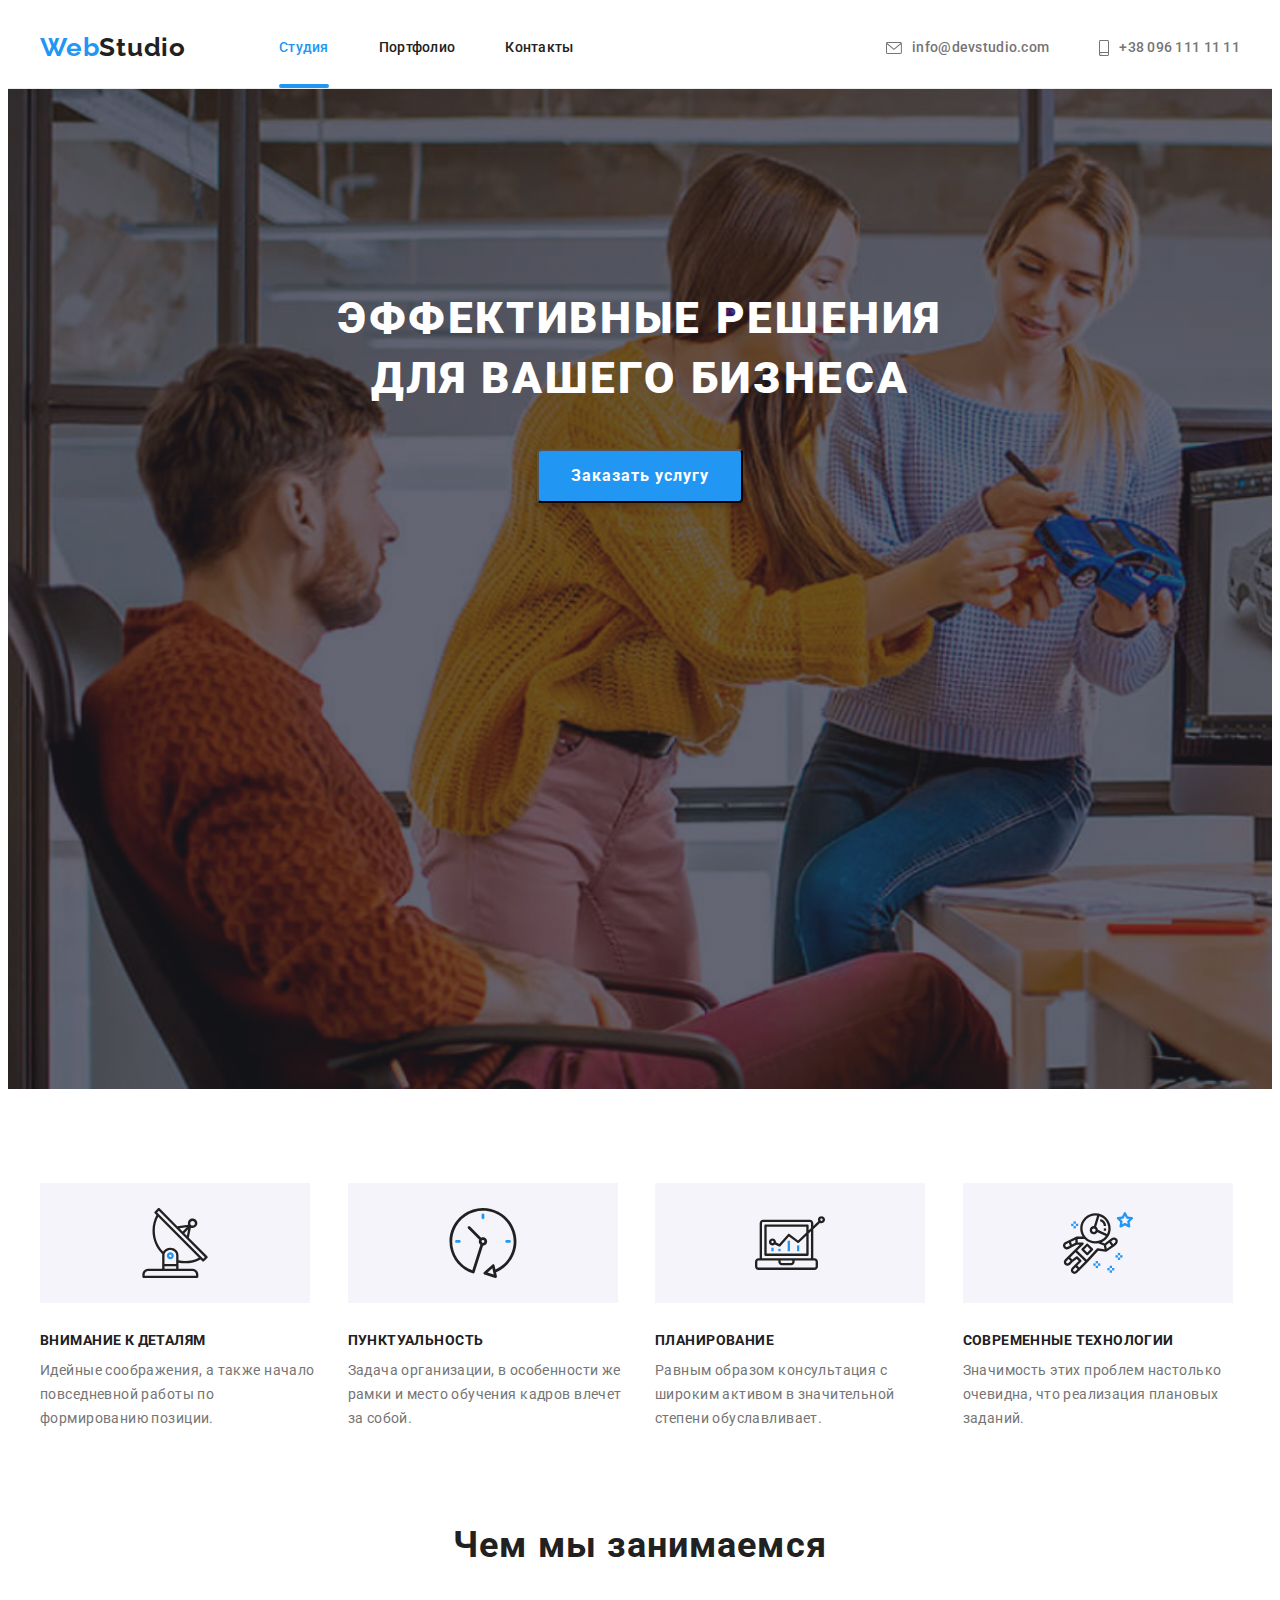
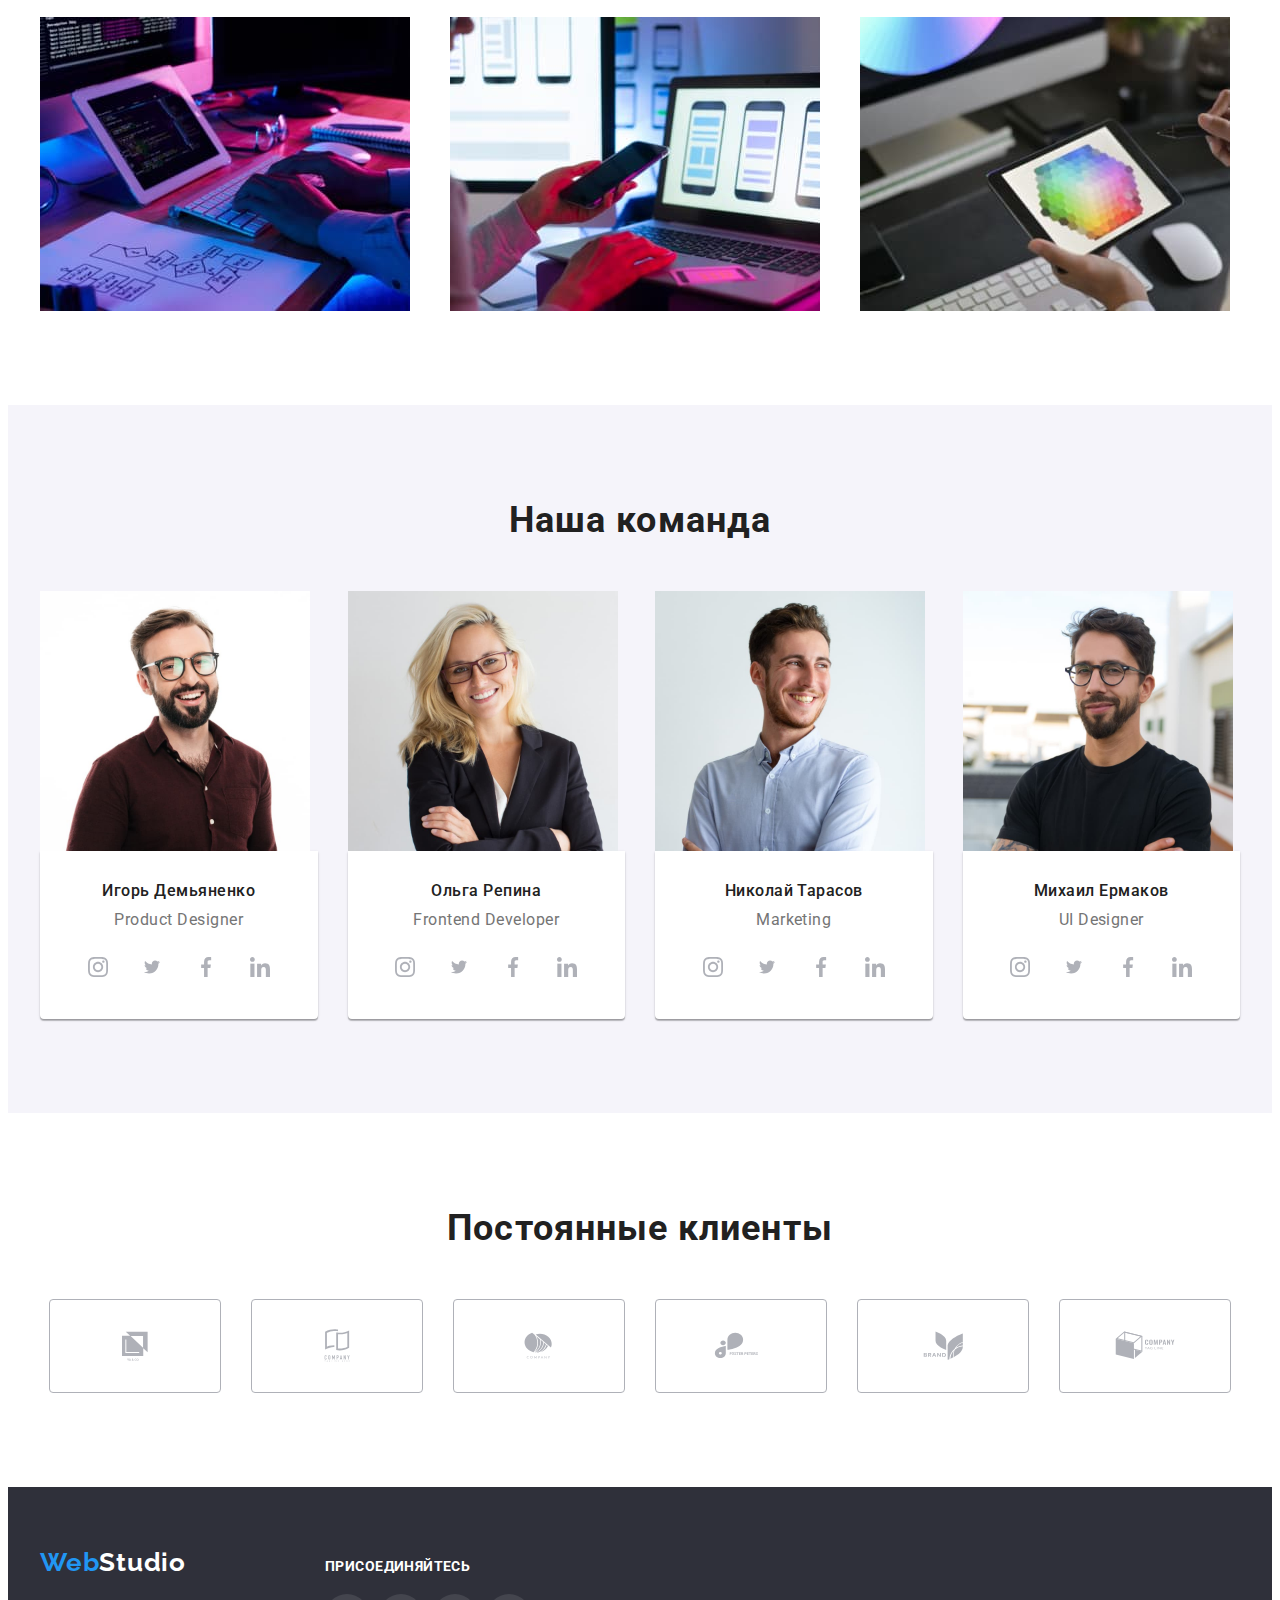
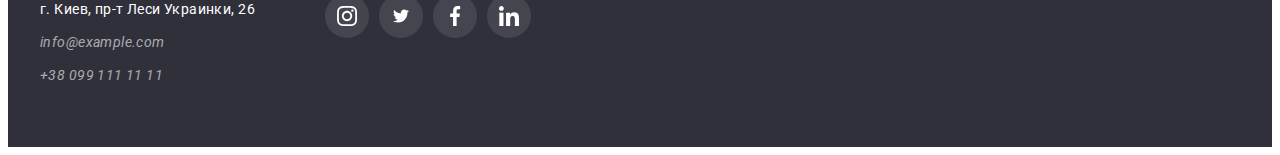
==== index.html @ a9cc00fc "Добавляет transitions" ====
<!DOCTYPE html>
<html lang="ru">
<head>
    <meta charset="UTF-8">
    <meta http-equiv="X-UA-Compatible" content="IE=edge">
    <meta name="viewport" content="width=device-width, initial-scale=1.0">
    <title>Web Studio</title>
    <link rel="preconnect" href="https://fonts.googleapis.com">
    <link rel="preconnect" href="https://fonts.gstatic.com" crossorigin>
    <link href="https://fonts.googleapis.com/css2?family=Raleway:wght@700&family=Roboto:wght@400;500;700;900&display=swap" rel="stylesheet">
    <link rel="stylesheet" href="https://cdnjs.cloudflare.com/ajax/libs/modern-normalize/1.1.0/modern-normalize.min.css" integrity="sha512-wpPYUAdjBVSE4KJnH1VR1HeZfpl1ub8YT/NKx4PuQ5NmX2tKuGu6U/JRp5y+Y8XG2tV+wKQpNHVUX03MfMFn9Q==" crossorigin="anonymous" referrerpolicy="no-referrer" />
    <link rel="stylesheet" href="./css/styles.css"/>
</head>
<body>
    <!--Header-->
        <header class="page-header">
            <div class="container header-container">
            <nav class="navigation">
                <!--логотип сайта-->
                <a class="logo logo-header link" href="./index.html">Web<span class="logo logo-2-theme-light">Studio</span></a>
                <ul class="menu list">
                    <li class="menu-item">
                        <a class="menu-link link current" href=./index.html>Студия</a>
                    </li>
                    <li class="menu-item">
                        <a class="menu-link link" href="./portfolio.html">Портфолио</a>
                    </li>
                    <li class="menu-item">
                        <a class="menu-link link" href="#contacts">Контакты</a>
                    </li>
                </ul>
            </nav>
            <ul class="menu-address link list">
                <li class="menu-address-item">
                    <a class="mail-address link list" href="mailto:info@devstudio.com">
                    <svg class="mail-address-icon" width="16" height="12">
                        <use href="./images/sprite.svg#icon-envelope"></use>
                    </svg>
                    info@devstudio.com
                </a>
                </li>
                <li class="menu-address-item">
                    <a class="phone-number link" href="tel:+380961111111">
                        <svg class="phone-number-icon" width="10" height="16">
                            <use href="./images/sprite.svg#icon-smartphone"></use>
                        </svg>
                        +38 096 111 11 11
                    </a>
                </li>
            </ul>
        </div>
        </header>
    <main>
        <!--Hero-->
        <section class="hero">
            <div class="container">
                <h1 class="hero-title">Эффективные решения для вашего бизнеса</h1>
                <button class="modal-button" type="button">Заказать услугу</button>
            </div>
        </section>
        <section class="advantages section">
            <div class="container">
      <!--скрытый заголовок-->
            <h2 class="visually-hidden advantages-title">Наши преимущества</h2>
            <ul class="advantages-container list">
                <li class="advantages-container-item">
                    <div class="advantages-container-icon"> 
                        <svg class="advantages-icon" width="70" height="70">
                            <use href="./images/sprite.svg#icon-antenna"></use>
                        </svg>
                    </div>
                    <h3 class="advantages-subtitle">Внимание к деталям</h3>
                    <p class="advantages-description">Идейные соображения, а также начало повседневной работы по формированию позиции.</p>
                </li>
                <li class="advantages-container-item">
                    <div class="advantages-container-icon"> 
                        <svg class="advantages-icon" width="70" height="70">
                            <use href="./images/sprite.svg#icon-clock"></use>
                        </svg>
                    </div>
                    <h3 class="advantages-subtitle">Пунктуальность</h3>
                    <p class="advantages-description">Задача организации, в особенности же рамки и место обучения кадров влечет за собой.</p>
                </li>
                <li class="advantages-container-item">
                    <div class="advantages-container-icon"> 
                        <svg class="advantages-icon" width="70" height="70">
                            <use href="./images/sprite.svg#icon-diagram"></use>
                        </svg>
                    </div>
                    <h3 class="advantages-subtitle">Планирование</h3>
                    <p class="advantages-description">Равным образом консультация с широким активом в значительной степени обуславливает.</p>
                </li>
                <li class="advantages-container-item">
                    <div class="advantages-container-icon"> 
                        <svg class="advantages-icon" width="70" height="70">
                            <use href="./images/sprite.svg#icon-astronaut"></use>
                        </svg>
                    </div>
                    <h3 class="advantages-subtitle">Современные технологии</h3>
                    <p class="advantages-description">Значимость этих проблем настолько очевидна, что реализация плановых заданий.</p>
                </li>
            </ul>
            </div>
        </section>
        <!--About-->
        <section class="services section">
            <div class="container">
                <h2 class="services-title">Чем мы занимаемся</h2>
                <ul class="services-list list">
                  <li class="services-list-item">
                      <img class="services-images" src="./images/about/img-1.jpg" alt="планшет" width="370" height="294" />
                  </li>
                  <li class="services-list-item">
                      <img class="services-images" src="./images/about/img-2.jpg" alt="ноутбук" width="370" height="294" />
                  </li>
                  <li class="services-list-item">
                      <img class="services-images" src="./images/about/img-3.jpg" alt="графический планшет" width="370" height="294" />
                  </li>  
                </ul>
            </div>
        </section>
        <!--Our Team-->
        <section class="our-team section">
            <div class="container">
           <h2 class="our-team-title">Наша команда</h2> 
           <ul class="our-team-list list">
               <li class="our-team-list-item">
                <img src="./images/our-team/member-1.jpg" alt="мужчина" width="270" height="260" />
                   <div class="our-team-content-wrapper">
                    <h3 class="our-team-subtitle">Игорь Демьяненко</h3>
                    <p class="our-team-description" lang="en">Product Designer</p>
                    <ul class="social-list list">
                        <li class="social-list-item">
                            <a href="" class="social-list-link">
                                <svg class="social-list-icon" width="20" height="20">
                                    <use href="./images/sprite.svg#icon-instagram"></use>
                                </svg>
                            </a>
                        </li>
                        <li class="social-list-item">
                            <a href="" class="social-list-link">
                                <svg class="social-list-icon" width="20" height="16">
                                    <use href="./images/sprite.svg#icon-twitter"></use>
                                </svg>
                            </a>
                        </li>
                        <li class="social-list-item">
                            <a href="" class="social-list-link">
                                <svg class="social-list-icon" width="20" height="20">
                                    <use href="./images/sprite.svg#icon-facebook"></use>
                                </svg>
                            </a>
                        </li>
                        <li class="social-list-item">
                            <a href="" class="social-list-link">
                                <svg class="social-list-icon" width="20" height="20">
                                    <use href="./images/sprite.svg#icon-linkedin"></use>
                                </svg>
                            </a>
                        </li>
                    </ul>
                   </div>
               </li>
               <li class="our-team-list-item">
                <img src="./images/our-team/member-2.jpg" alt="женщина" width="270" height="260" />
                   <div class="our-team-content-wrapper">
                    <h3 class="our-team-subtitle">Ольга Репина</h3>
                    <p class="our-team-description" lang="en">Frontend Developer</p>  
                    <ul class="social-list list">
                        <li class="social-list-item">
                            <a href="" class="social-list-link">
                                <svg class="social-list-icon" width="20" height="20">
                                    <use href="./images/sprite.svg#icon-instagram"></use>
                                </svg>
                            </a>
                        </li>
                        <li class="social-list-item">
                            <a href="" class="social-list-link">
                                <svg class="social-list-icon" width="20" height="16">
                                    <use href="./images/sprite.svg#icon-twitter"></use>
                                </svg>
                            </a>
                        </li>
                        <li class="social-list-item">
                            <a href="" class="social-list-link">
                                <svg class="social-list-icon" width="20" height="20">
                                    <use href="./images/sprite.svg#icon-facebook"></use>
                                </svg>
                            </a>
                        </li>
                        <li class="social-list-item">
                            <a href="" class="social-list-link">
                                <svg class="social-list-icon" width="20" height="20">
                                    <use href="./images/sprite.svg#icon-linkedin"></use>
                                </svg>
                            </a>
                        </li>
                    </ul>
                   </div>
               </li>
               <li class="our-team-list-item">
                <img src="./images/our-team/member-3.jpg" alt="мужчина" width="270" height="260" />
                   <div class="our-team-content-wrapper">
                    <h3 class="our-team-subtitle">Николай Тарасов</h3>
                    <p class="our-team-description" lang="en">Marketing</p>  
                    <ul class="social-list list">
                        <li class="social-list-item">
                            <a href="" class="social-list-link">
                                <svg class="social-list-icon" width="20" height="20">
                                    <use href="./images/sprite.svg#icon-instagram"></use>
                                </svg>
                            </a>
                        </li>
                        <li class="social-list-item">
                            <a href="" class="social-list-link">
                                <svg class="social-list-icon" width="20" height="16">
                                    <use href="./images/sprite.svg#icon-twitter"></use>
                                </svg>
                            </a>
                        </li>
                        <li class="social-list-item">
                            <a href="" class="social-list-link">
                                <svg class="social-list-icon" width="20" height="20">
                                    <use href="./images/sprite.svg#icon-facebook"></use>
                                </svg>
                            </a>
                        </li>
                        <li class="social-list-item">
                            <a href="" class="social-list-link">
                                <svg class="social-list-icon" width="20" height="20">
                                    <use href="./images/sprite.svg#icon-linkedin"></use>
                                </svg>
                            </a>
                        </li>
                    </ul>
                   </div>
               </li>
               <li class="our-team-list-item">
                <img src="./images/our-team/member-4.jpg" alt="мужчина" width="270" height="260" />
                   <div class="our-team-content-wrapper">
                    <h3 class="our-team-subtitle">Михаил Ермаков</h3>
                    <p class="our-team-description" lang="en"> UI Designer</p> 
                    <ul class="social-list list">
                        <li class="social-list-item">
                            <a href="" class="social-list-link">
                                <svg class="social-list-icon" width="20" height="20">
                                    <use href="./images/sprite.svg#icon-instagram"></use>
                                </svg>
                            </a>
                        </li>
                        <li class="social-list-item">
                            <a href="" class="social-list-link">
                                <svg class="social-list-icon" width="20" height="16">
                                    <use href="./images/sprite.svg#icon-twitter"></use>
                                </svg>
                            </a>
                        </li>
                        <li class="social-list-item">
                            <a href="" class="social-list-link">
                                <svg class="social-list-icon" width="20" height="20">
                                    <use href="./images/sprite.svg#icon-facebook"></use>
                                </svg>
                            </a>
                        </li>
                        <li class="social-list-item">
                            <a href="" class="social-list-link">
                                <svg class="social-list-icon" width="20" height="20">
                                    <use href="./images/sprite.svg#icon-linkedin"></use>
                                </svg>
                            </a>
                        </li>
                    </ul>
                   </div>
               </li>
           </ul>
        </div>
        </section>
        <section class="our-clients section">
            <div class="container">
            <h2 class="our-clients-title">Постоянные клиенты</h2>
            <ul class="our-clients-list list">
                <li class="our-clients-list-item">
                    <a class="our-clients-list-link" href="">
                        <svg class="our-clients-icon" width="106" height="60">
                            <use href="./images/sprite.svg#icon-Client-1"></use>
                        </svg>
                    </a>
                </li>
                <li class="our-clients-list-item">
                    <a class="our-clients-list-link" href="">
                        <svg class="our-clients-icon" width="106" height="60">
                            <use href="./images/sprite.svg#icon-Client-2"></use>
                        </svg>
                    </a>
                </li>
                <li class="our-clients-list-item">
                    <a class="our-clients-list-link" href="">
                        <svg class="our-clients-icon" width="106" height="60">
                            <use href="./images/sprite.svg#icon-Client-3"></use>
                        </svg>
                    </a>
                </li>
                <li class="our-clients-list-item">
                    <a class="our-clients-list-link" href="">
                        <svg class="our-clients-icon" width="106" height="60">
                            <use href="./images/sprite.svg#icon-Client-4"></use>
                        </svg>
                    </a>
                </li>
                <li class="our-clients-list-item">
                    <a class="our-clients-list-link" href="">
                        <svg class="our-clients-icon" width="106" height="60">
                            <use href="./images/sprite.svg#icon-Client-5"></use>
                        </svg>
                    </a>
                </li>
                <li class="our-clients-list-item">
                    <a class="our-clients-list-link" href="">
                        <svg class="our-clients-icon" width="106" height="60">
                            <use href="./images/sprite.svg#icon-Client-6"></use>
                        </svg>
                    </a>
                </li>
            </ul>
        </div>
        </section>
    </main>
    <footer class="footer">
        <div class="container footer-container">
        <div class="footer-address">
                <a class="logo-footer link" href="">Web<span class="logo logo-2-theme-dark">Studio</span></a>
            <address class="footer-contacts">
                <ul id="contacts" class="footer-list list">
                    <li class="footer-list-item">
                        <a class="footer-address link" href="https://goo.gl/maps/5pLSyK26MjpnqcrL8" target="_blank" rel="noopener noreferrer">г. Киев, пр-т Леси Украинки, 26</a>
                    </li>
                    <li class="footer-list-item">
                        <a class="footer-list-link link" href="mailto:info@example.com">info@example.com</a>
                    </li>
                    <li class="footer-list-item">
                        <a class="footer-list-link link" href="tel:+380991111111">+38 099 111 11 11</a>
                    </li>
                </ul>
            </address> 
        </div>
        <div class="footer-join">
            <h2 class="footer-join-title">Присоединяйтесь</h2>
            <ul class="footer-join-list list">
                <li class="footer-join-list-item">
                    <a class="footer-join-list-link" href="">
                        <svg class="footer-join-list-icon" width="20px" height="20px">
                            <use href="./images/sprite.svg#icon-instagram"></use>
                        </svg>
                    </a>
                </li>
                <li class="footer-join-list-item">
                    <a class="footer-join-list-link" href="">
                        <svg class="footer-join-list-icon" width="20" height="16">
                            <use href="./images/sprite.svg#icon-twitter"></use>
                        </svg>
                    </a>
                </li>
                <li class="footer-join-list-item">
                    <a class="footer-join-list-link" href="">
                        <svg class="footer-join-list-icon" width="20" height="20">
                            <use href="./images/sprite.svg#icon-facebook"></use>
                        </svg>
                    </a>
                </li>
                <li class="footer-join-list-item">
                    <a class="footer-join-list-link" href="">
                        <svg class="footer-join-list-icon" width="20" height="20">
                            <use href="./images/sprite.svg#icon-linkedin"></use>
                        </svg>
                    </a>
                </li>
            </ul>
        </div>
    </div>
    </footer>
</body>
</html>
---- css/styles.css ----
:root {
    --main-color: #212121; 
    --accent-color: #2196F3;
    --main-font:'Roboto', sans-serif;
    --secondary-font: 'Raleway', sans-serif;
    --header-background-color: #FFFFFF;
    --accent-background: #2F303A;
}

h1, 
h2, 
h3,
h4,
h5,
h6,
p {
margin-top: 0;
margin-bottom: 0;
}

ul,ol {
    margin-top: 0;
    margin-bottom: 0;
    padding-left: 0;
}

img {
    display: block;
}

a {
    display: block;
}

.link {
    text-decoration: none;
}

.list {
    list-style: none;
}

body {
    font-family: var(--main-font); 
    color: var(--main-color);
}

.container {
    width: 1200px;
    padding-left: 15px;
    padding-right: 15px;
    margin-left: auto;
    margin-right: auto; 
}

.section {
    padding-top: 94px;
    padding-bottom: 94px;
}

.visually-hidden {
    position: absolute;
    width: 1px;
    height: 1px;
    margin: -1px;
    border: 0;
    padding: 0;
    
    white-space: nowrap;
    clip-path: inset(100%);
    clip: rect(0 0 0 0);
    overflow: hidden;
  }

/* ==================Header================== */

.page-header {
    border-bottom: 1px solid #ECECEC;
}

.header-container {
    display: flex;
    align-items: center;
    justify-content: space-between;  
}

.header {
    background-color: var(--header-background-color);
}

.navigation {
    display: flex;
    align-items: center;
}

.menu {
    display: flex;
    align-items: center;
}

.menu-address {
    display: flex;
}



.logo {
    font-family: var(--secondary-font);
    font-weight: 700;
    font-size: 26px;
    line-height: 1.19;
    letter-spacing: 0.03em;
    
    color: #2196F3;
}

.logo-header {
    margin-right: 93px;
    padding-top: 24px;
    padding-bottom: 25px;
}


.logo-2-theme-light {
    color:#212121
}

.logo-2-theme-dark {
color:#FFFFFF
}

.menu .menu-link.current {
    color:var(--accent-color)
}

.menu .menu-link.current::after {
  position: absolute;

  display: block;
  content: '';
  width: 100%;
  height: 4px;
  border-radius: 2px;
  margin-top: 28px;

  background-color: var(--accent-color);

}


.menu-item:not(:last-child) {
    margin-right:50px;
}


.menu-link {
position: relative;
font-weight: 500;
font-size: 14px;
line-height: 1.14;
letter-spacing: 0.02em;
color:inherit;

padding-top: 32px;
padding-bottom: 32px;

transition: color 250ms cubic-bezier(0.4, 0, 0.2, 1);
}


.menu-link:hover,
.menu-link:focus {
  color:var(--accent-color);
}

.menu-address-item:not(:last-child) {
    margin-right: 50px;
}

.mail-address {
    display: flex;
    align-items: center;
    font-weight: 500;
    font-size: 14px;
    line-height: 1.14;
    letter-spacing: 0.02em;
    
    color: #757575; 

    padding-top: 32px;
    padding-bottom: 32px;  

    transition: color 250ms cubic-bezier(0.4, 0, 0.2, 1);
}

.mail-address:hover,
.mail-address:focus {
    color:var(--accent-color);
}

.mail-address:hover .mail-address-icon,
.mail-address:focus .mail-address-icon{
    fill:var(--accent-color);
}

.mail-address-icon {
    margin-right: 10px;
    fill: #757575;
    transition: fill 250ms cubic-bezier(0.4, 0, 0.2, 1);

}

.phone-number {
    display: flex;
    align-items: center;
font-weight: 500;
font-size: 14px;
line-height: 1.14;
letter-spacing: 0.02em;
 color: #757575;

 padding-top: 32px;
 padding-bottom: 32px;  

 transition: color 250ms cubic-bezier(0.4, 0, 0.2, 1);
}

.phone-number:hover,
.phone-number:focus {
    color:var(--accent-color);
}


.phone-number:hover .phone-number-icon,
.phone-number:focus .phone-number-icon {
    fill:var(--accent-color);
}

.phone-number-icon {
    margin-right: 10px;
    fill: #757575;
    transition: fill 250ms cubic-bezier(0.4, 0, 0.2, 1);
}

/* ==================Hero================== */

.hero {
    max-width: 1600px;
  height: 600px;
  margin-left: auto;
  margin-right: auto;
    background-image: linear-gradient(rgba(47, 48, 58, 0.4), rgba(47, 48, 58, 0.4)), 
    url("../images/hero/hero-background.jpg");
    background-size: cover;
    background-repeat: no-repeat;
    background-color: var(--accent-background);
    padding-top: 200px;
    padding-bottom: 200px;
}

.hero-title {
max-width: 696px;
min-height: 120px;
font-weight: 900;
font-size: 44px;
line-height: 1.36;

text-align: center;
letter-spacing: 0.06em;
text-transform: uppercase;

color: #FFFFFF;

margin-right:auto;
margin-left:auto;
margin-bottom: 40px;
}

.modal-button {
    min-width: 200px;
    font-family: inherit;
    font-weight: 700;
    font-size: 16px;
    line-height: 1.87;
    
    display: flex;
    align-items: center;
    text-align: center;
    letter-spacing: 0.06em;
    cursor: pointer;
    background-color: var(--accent-color);
    color: #FFFFFF;

    box-shadow: 0px 4px 4px rgba(0, 0, 0, 0.15);
    border-radius: 4px;
    padding: 10px 32px;

    margin-right:auto;
    margin-left:auto; 

    transition: background-color 250ms cubic-bezier(0.4, 0, 0.2, 1), color 250ms cubic-bezier(0.4, 0, 0.2, 1);
}

.modal-button:hover,
.modal-button:focus {
    background-color: #188CE8;
}

/* ==================Section Anvantages================== */

.advantages{
    padding-bottom: 0;
}


.advantages-container {
    display:flex;
    flex: wrap;
    margin-top: -30px;
    margin-left: -30px;
}

.advantages-container-icon {
    width: 270px;
    height: 120px;
    display: flex;
    align-items: center;
    justify-content: center;
    margin-bottom: 30px;
    background-color: #F5F4FA;;
}


.advantages-container-item {
    flex-basis: calc((100% - 120px) / 4);
    margin-top: 30px;
    margin-left: 30px;
    min-width: 270px;
}

.advantages-subtitle {
    margin-bottom: 10px;
}

.advantages-subtitle {
    font-weight: 700;
    font-size: 14px;
    line-height: 1.14;
    letter-spacing: 0.03em;
    text-transform: uppercase;
}

.advantages-description {
    font-weight: 400;
    font-size: 14px;
    line-height: 1.71;
    
    letter-spacing: 0.03em;
    
    color: #757575;
}



/* ==================Services================== */

.services-title {
    font-weight: 700;
    font-size: 36px;
    line-height: 1.16;
    text-align: center;
    letter-spacing: 0.03em;
    }

.services-title {
    margin-bottom: 50px;
}

.services-list {
    display: flex;
    flex-wrap: wrap;
   margin-left: -30px;
   margin-top: -30px;
}

.services-list-item {
    flex-basis: calc((100% - 90px) / 3);
    margin-left: 30px;
    margin-top: 30px;
}

/* ==================Our Team================== */

.our-team-title {
    margin-bottom: 50px;
}

.our-team-list {
    display: flex;
    flex-wrap: wrap;
    margin-left: -30px;
    margin-top: -30px;
}

.our-team-list-item {
    flex-basis: calc((100% - 120px) / 4);
    margin-left: 30px;
    margin-top: 30px;
}


.our-team-content-wrapper {
    padding-top: 30px;
    padding-bottom: 30px;
    padding-left: 32px;
    padding-right: 32px;
    

    background: #FFFFFF;
/* material shadow v1 */

box-shadow: 0px 1px 3px rgba(0, 0, 0, 0.12), 0px 1px 1px rgba(0, 0, 0, 0.14), 0px 2px 1px rgba(0, 0, 0, 0.2);
border-radius: 0px 0px 4px 4px;
}


.our-team {
    background-color: #F5F4FA;
}

.our-team-title {
font-weight: 700;
font-size: 36px;
line-height: 1.17;
text-align: center;
letter-spacing: 0.03em;
}

.our-team-subtitle {
    margin-bottom: 10px;

font-weight: 500;
font-size: 16px;
line-height: 1.19;

text-align: center;
letter-spacing: 0.03em;
}

.our-team-description {
font-weight: 400;
font-size: 16px;
line-height: 1.19;

text-align: center;
letter-spacing: 0.03em;

color: #757575;
margin-bottom: 16px;
}

.social-list {
    display: flex;
    justify-content: center;
}

.social-list-link {
    display: flex;
    align-items: center;
    justify-content: center;
    width: 44px;
    height: 44px;
    background-color:#FFFFFF;
    border-radius: 50%;

    transition: background-color 250ms cubic-bezier(0.4, 0, 0.2, 1), color 250ms cubic-bezier(0.4, 0, 0.2, 1);
}

.social-list-item:not(:last-child) {
    margin-right: 10px;
}

.social-list-icon {
    fill: #AFB1B8;
    transition: fill 250ms cubic-bezier(0.4, 0, 0.2, 1);
}

.social-list-link:hover,
.social-list-link:focus {
    background-color:var(--accent-color);
}

.social-list-link:hover .social-list-icon,
.social-list-link:focus .social-list-icon {
    fill: #FFFFFF;;
}

/* ==================Our clients================== */

.our-clients-title {
    font-family: var(--main-font);
font-style: normal;
font-weight: 700;
font-size: 36px;
line-height: 42px;
text-align: center;
letter-spacing: 0.03em;

color: var(--main-color);

margin-bottom: 50px;
}

.our-clients-list {
    display: flex;
    justify-content: center;
    align-items: center;
}

.our-clients-icon {
    fill:#AFB1B8;
    transition: fill 250ms cubic-bezier(0.4, 0, 0.2, 1);
}

.our-clients-list-link {
    display: flex;
    justify-content: center;
    align-items:center;

    width: 170px;
    height: 92px;

    border: 1px solid #AFB1B8;
border-radius: 4px;
transition: border-color 250ms cubic-bezier(0.4, 0, 0.2, 1);

}

.our-clients-list-item:not(:last-child) {
    margin-right: 30px;
}

.our-clients-list-link:hover,
.our-clients-list-link:focus {
    border-color: var(--accent-color);
}

.our-clients-list-link:hover .our-clients-icon,
.our-clients-list-link:focus .our-clients-icon {
    fill:var(--accent-color);
}




/* ==================Footer================== */

.footer {
    background-color: var(--accent-background);
    padding-top: 60px;
    padding-bottom: 60px;
}

.logo-footer {
font-family: var(--secondary-font);
font-style: normal;
font-weight: 700;
font-size: 26px;
line-height: 1.19;

letter-spacing: 0.03em;

color: #2196F3;

margin-bottom: 20px;
}

.footer-list-item:not(:last-child) {
    margin-bottom: 9px;
}

.footer-address {
font-style: normal;
font-weight: 400;
font-size: 14px;
line-height: 1.71;

letter-spacing: 0.03em;

color: #FFFFFF;

transition: color 250ms cubic-bezier(0.4, 0, 0.2, 1);
}

.footer-address:hover,
.footer-address:focus {
    color:var(--accent-color)
}

.footer-list-link {
font-weight: 400;
font-size: 14px;
line-height: 1.71;

letter-spacing: 0.03em;

color: rgba(255, 255, 255, 0.6);

transition: color 250ms cubic-bezier(0.4, 0, 0.2, 1);
}

.footer-list-link:hover,
.footer-list-link:focus {
    color:var(--accent-color)
}

.footer-container {
    display: flex;
    align-items: baseline;
}

.footer-join {
    margin-left: 70px;
}

.footer-join-list {
    display: flex;
    justify-content: center;

}

.footer-join-title {
    font-family: var(--main-font);
font-weight: 700;
font-size: 14px;
line-height: 16px;
letter-spacing: 0.03em;
text-transform: uppercase;

color: #FFFFFF;

margin-bottom: 20px;

}

.footer-join-list-item:not(:last-child) {
    margin-right: 10px;
}

.footer-join-list-link {
    width: 44px;
    height:44px;
    background-color: rgba(255, 255, 255, 0.1);
    border-radius: 50%;

    display: flex;
    justify-content: center;
    align-items: center;

    transition: background-color 250ms cubic-bezier(0.4, 0, 0.2, 1);
}

.footer-join-list-icon {
    fill: #FFFFFF;
    transition: fill 250ms cubic-bezier(0.4, 0, 0.2, 1);
}

.footer-join-list-link:hover,
.footer-join-list-link:focus {
    background-color:var(--accent-color);
}

.footer-join-list-link:hover .footer-join-list-icon,
.footer-join-list-link:focus .footer-join-list-icon {
    fill: #FFFFFF;;
}

/* ==================Portfolio page================== */

.filter-portfolio-list {
    display: flex;
    justify-content: center;
    margin-bottom: 50px;
}

.filter-portfolio-list:active{
    color:#2196F3;
}

.filter-portfolio-list-item:not(:last-child){
    margin-right: 8px;
}

.filter-portfolio-list-button {
font-family: inherit;
font-weight: 500;
font-size: 16px;
line-height: 1.62;

text-align: center;
letter-spacing: 0.03em;
cursor: pointer;

color: inherit;
background-color: #F5F4FA;
border-radius: 4px;
border: none;

padding: 6px 22px;

transition: color 250ms cubic-bezier(0.4, 0, 0.2, 1), background-color 250ms cubic-bezier(0.4, 0, 0.2, 1), box-shadow 250ms cubic-bezier(0.4, 0, 0.2, 1);
}

.filter-portfolio-list-button:hover,
.filter-portfolio-list-button:focus {
    color:#FFFFFF;
    background-color: var(--accent-color);
    box-shadow: 0px 3px 1px rgba(0, 0, 0, 0.1), 0px 1px 2px rgba(0, 0, 0, 0.08), 0px 2px 2px rgba(0, 0, 0, 0.12);
}


.portfolio-list {
    display: flex;
    flex-wrap: wrap;
    margin-left: -30px;
    margin-top: -30px;

    transition: box-shadow 250ms cubic-bezier(0.4, 0, 0.2, 1);
}


.portfolio-list-link:hover,
.portfolio-list-link:focus {
box-shadow: 0px 1px 1px rgba(0, 0, 0, 0.12), 0px 4px 4px rgba(0, 0, 0, 0.06), 1px 4px 6px rgba(0, 0, 0, 0.16);
}

.portfolio-list-item {
    flex-basis: calc((100% - 90px) / 3);
    margin-left: 30px;
    margin-top: 30px;
}


.portfolio-list-wrapper {
    padding: 20px 24px;
    background: #FFFFFF;
    border: 1px solid #EEEEEE;
    border-top: 0px;
}

.portfolio-subtitle {
margin-bottom: 4px;
font-family: inherit;
font-weight: 700;
font-size: 18px;
line-height: 2;


letter-spacing: 0.06em;

color:inherit; 
}

.portfolio-description {
font-size: 16px;
line-height: 1.88;


letter-spacing: 0.03em;

color: #757575;
}

.portfolio-list-link {
font-family: inherit;
color: inherit;
}
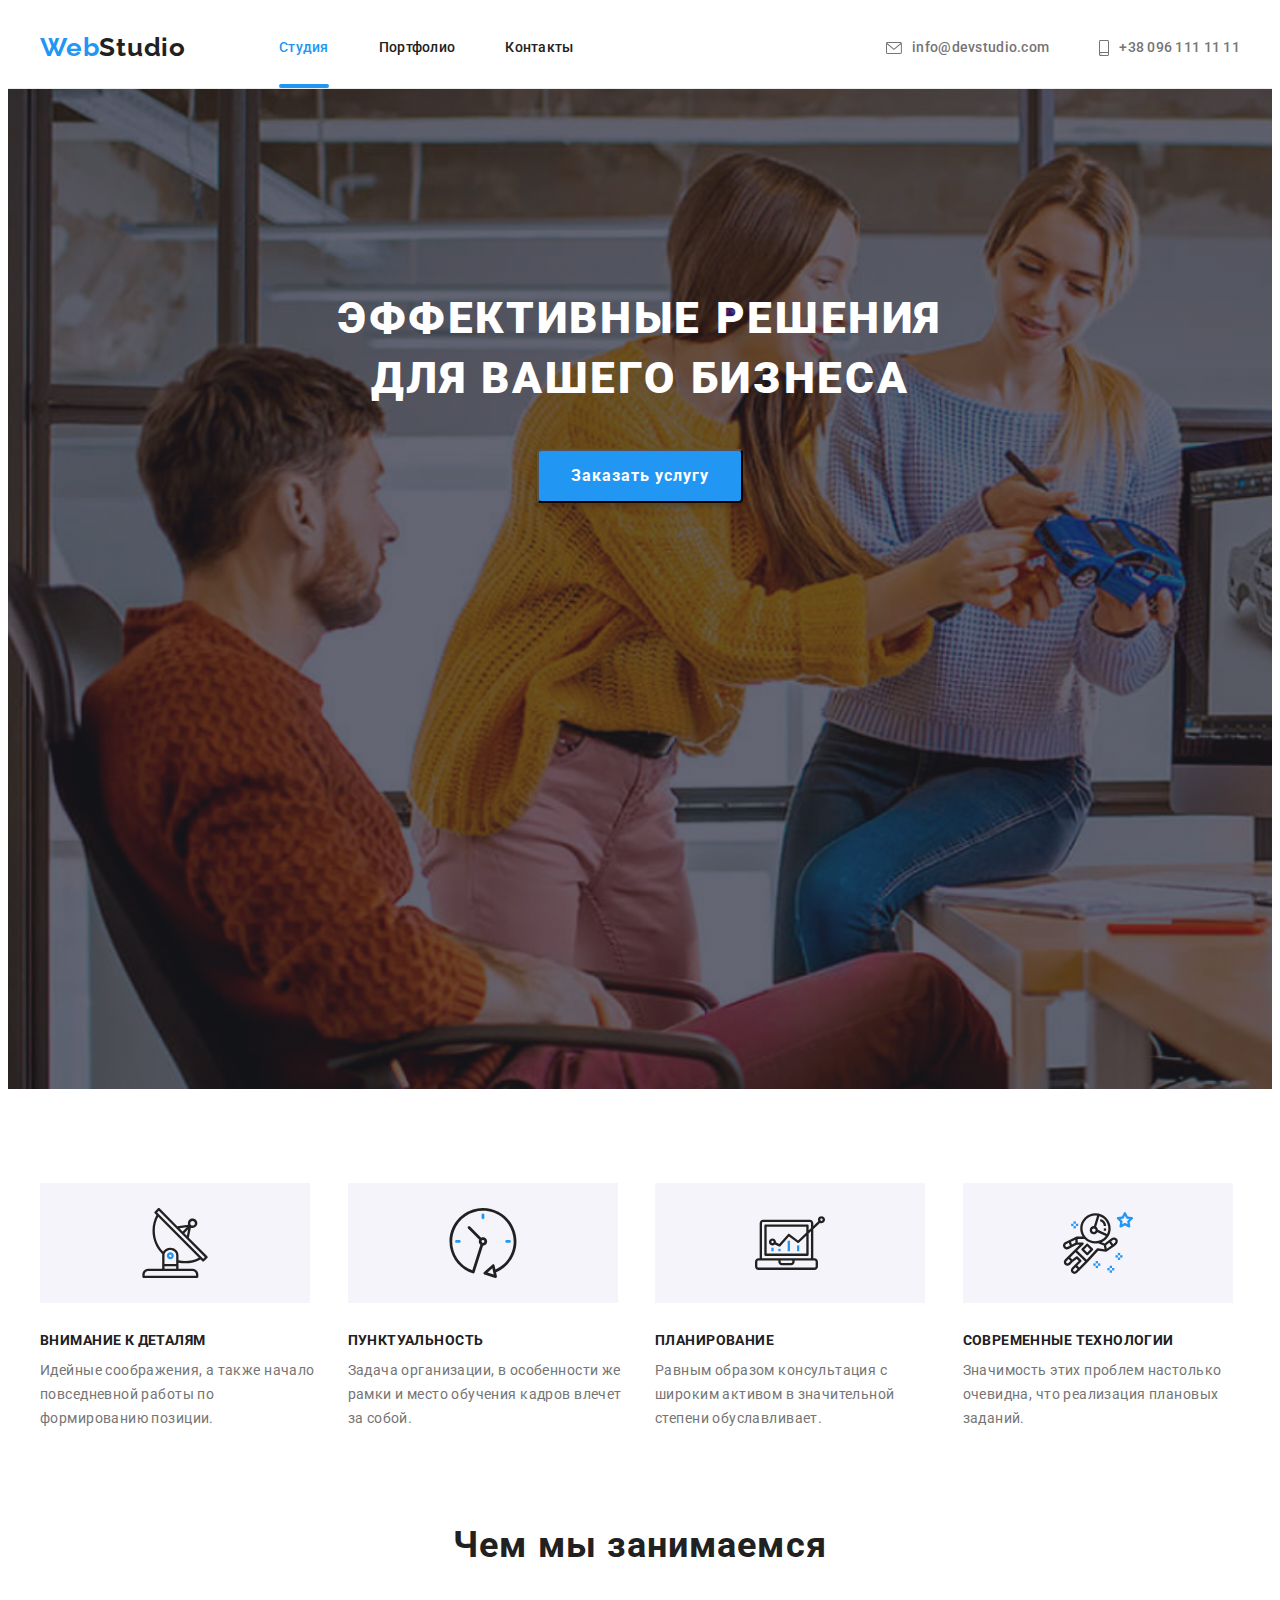
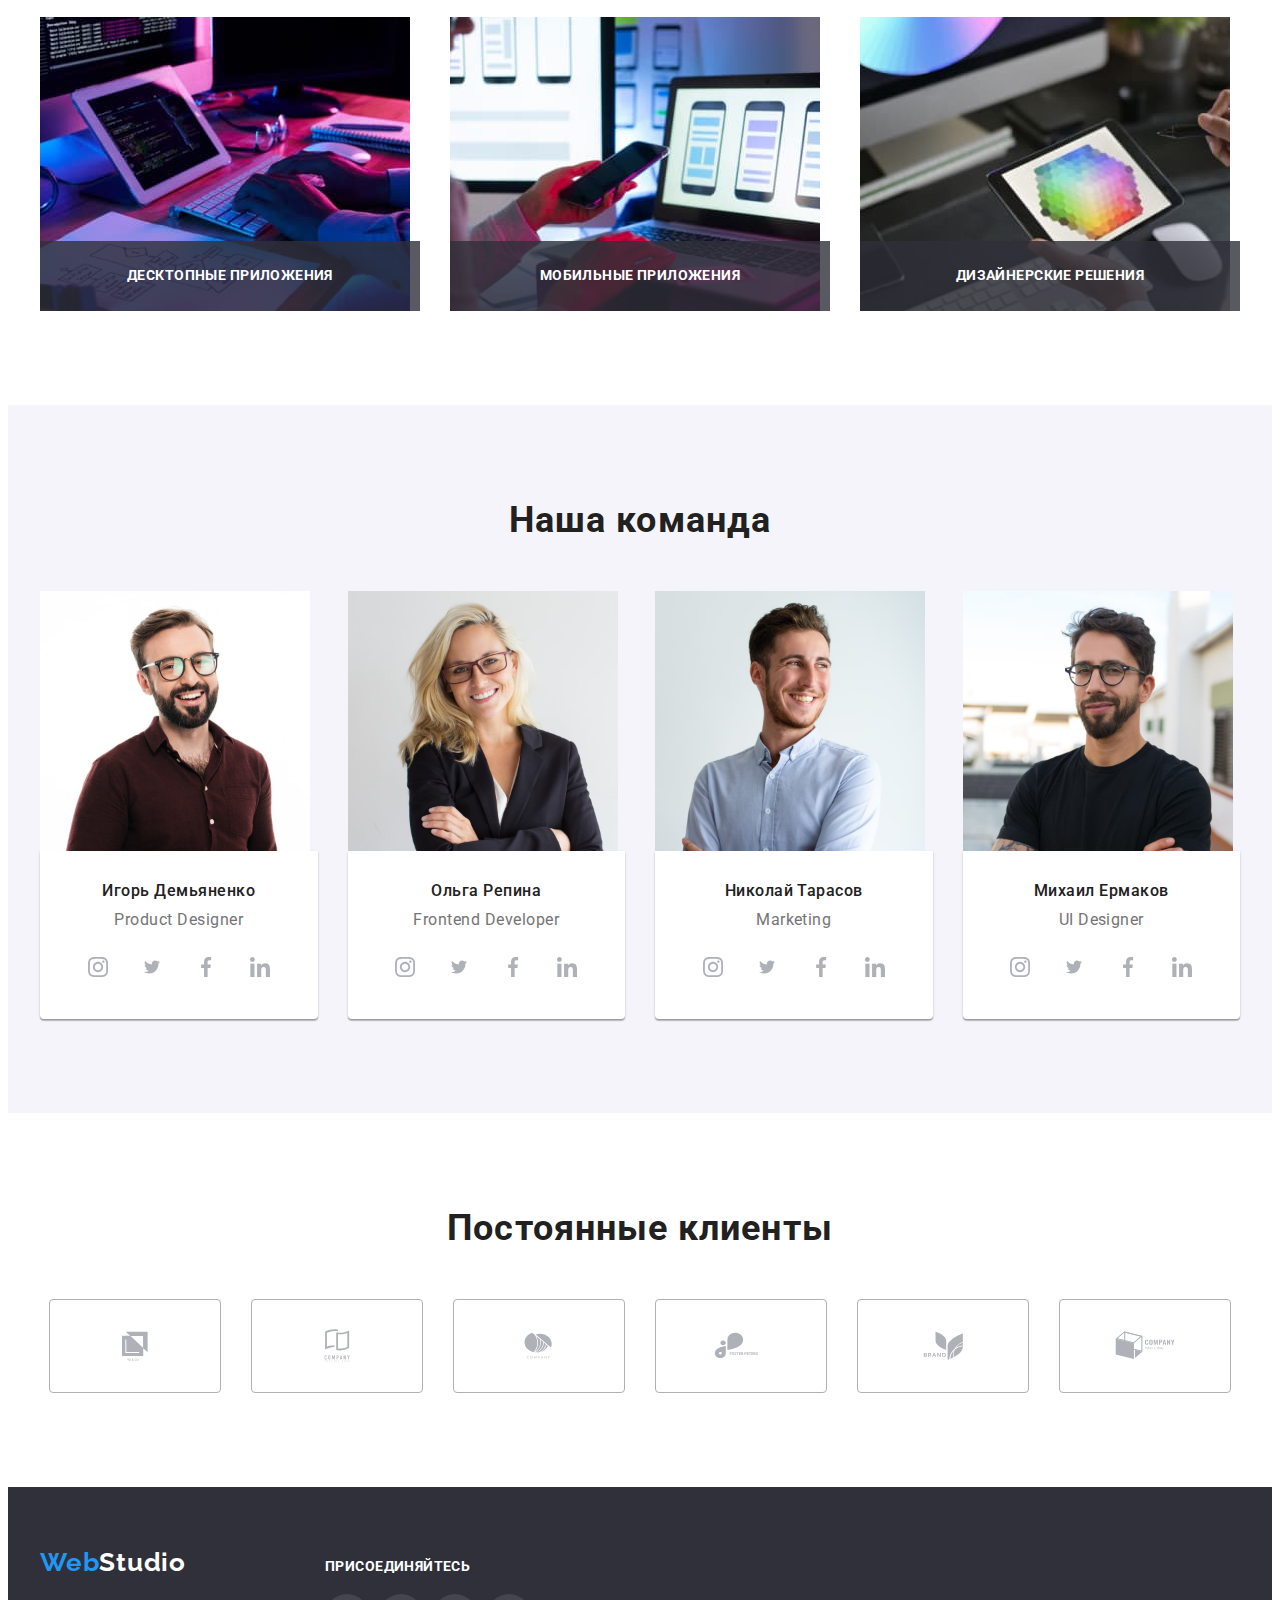
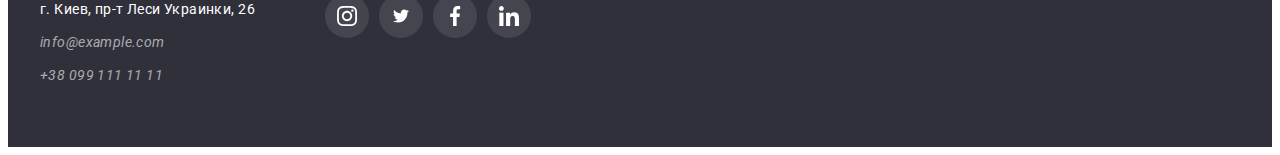
==== commit 4e6a0072: "Добавляет позиционирование в секции "Чем мы занимаемся"" ====
--- a/index.html
+++ b/index.html
@@ -109,12 +109,15 @@
                 <ul class="services-list list">
                   <li class="services-list-item">
                       <img class="services-images" src="./images/about/img-1.jpg" alt="планшет" width="370" height="294" />
+                      <p class="services-images-description">Десктопные приложения</p>
                   </li>
                   <li class="services-list-item">
                       <img class="services-images" src="./images/about/img-2.jpg" alt="ноутбук" width="370" height="294" />
+                      <p class="services-images-description">Мобильные приложения</p>
                   </li>
                   <li class="services-list-item">
                       <img class="services-images" src="./images/about/img-3.jpg" alt="графический планшет" width="370" height="294" />
+                      <p class="services-images-description">Дизайнерские решения</p>
                   </li>  
                 </ul>
             </div>
--- a/css/styles.css
+++ b/css/styles.css
@@ -384,9 +384,31 @@
 }
 
 .services-list-item {
+    position: relative;
     flex-basis: calc((100% - 90px) / 3);
     margin-left: 30px;
     margin-top: 30px;
+}
+
+.services-images-description {
+width: 100%;
+position: absolute;
+bottom: 0;
+left: 0;
+
+padding-top: 27px;
+padding-bottom: 27px;
+
+font-family: var(--main-font);
+font-weight: 700;
+font-size: 14px;
+line-height: 1.14;
+text-align: center;
+letter-spacing: 0.03em;
+text-transform: uppercase;
+
+color: #FFFFFF;
+background: rgba(47, 48, 58, 0.8);
 }
 
 /* ==================Our Team================== */
